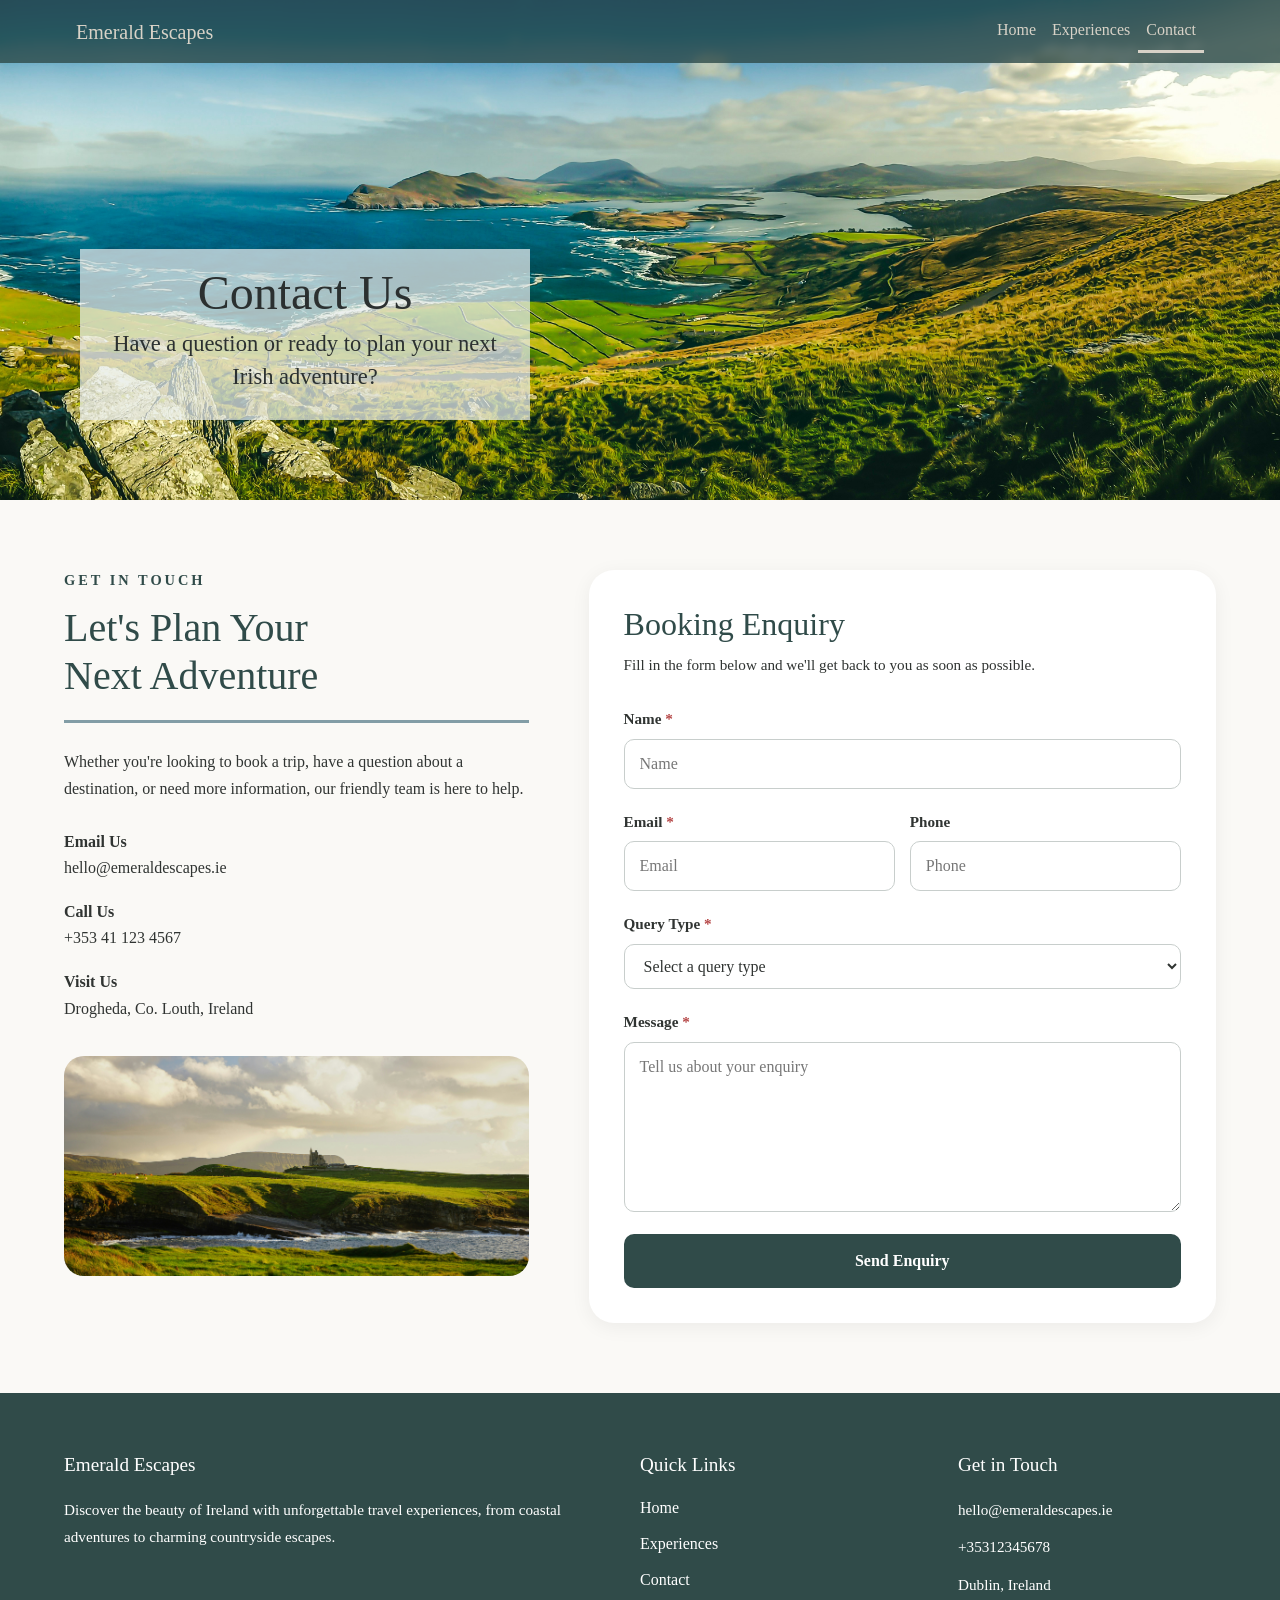
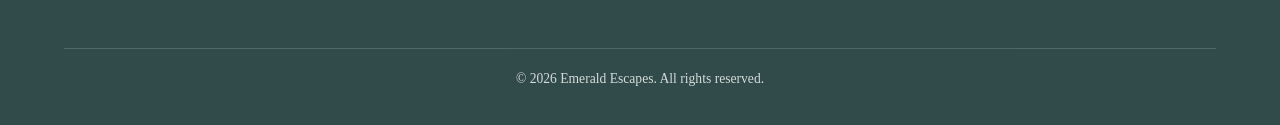
==== contact.html @ eb847b13 "add experiences filtering" ====
<!doctype html>
<html lang="en">
  <head>
    <meta charset="UTF-8" />
    <meta name="viewport" content="width=device-width, initial-scale=1.0" />
    <link
      href="https://cdn.jsdelivr.net/npm/bootstrap@5.3.8/dist/css/bootstrap.min.css"
      rel="stylesheet"
    />
    <link rel="stylesheet" href="./assets/css/style.css" />

    <title>Emerald Escapes</title>
  </head>
  <body>
    <!-- Header section -->
    <header>
      <nav class="navbar navbar-expand-sm">
        <div class="container-fluid">
          <!-- Logo linked to home-->
          <a class="navbar-brand" href="index.html" aria-label="Go to home page"
            >Emerald Escapes</a
          >

          <button
            class="navbar-toggler"
            type="button"
            data-bs-toggle="collapse"
            data-bs-target="#navbarNav"
            aria-controls="navbarNav"
            aria-expanded="false"
            aria-label="Toggle navigation"
          >
            <span class="navbar-toggler-icon"></span>
          </button>
          <!-- Navigation bar with links to sections -->
          <div class="collapse navbar-collapse" id="navbarNav">
            <ul class="navbar-nav ms-auto">
              <li class="nav-item">
                <a class="nav-link" href="index.html"> Home </a>
              </li>
              <li class="nav-item">
                <a class="nav-link" href="experiences.html"> Experiences </a>
              </li>
              <li class="nav-item">
                <a
                  class="nav-link active"
                  aria-current="page"
                  href="contact.html"
                >
                  Contact
                </a>
              </li>
            </ul>
          </div>
        </div>
      </nav>

      <!-- Hero image section -->
      <section class="hero-section" id="hero-section">
        <div class="hero-image-contact">
          <div class="hero-div">
            <h2>Contact Us</h2>
            <p>Have a question or ready to plan your next Irish adventure?</p>
          </div>
        </div>
      </section>
    </header>
    <main>
      <section class="contact-section">
        <div class="contact-container">
          <!-- contact information -->
          <div class="contact-info">
            <p class="section-label">Get in Touch</p>
            <h1>Let's Plan Your<br />Next Adventure</h1>
            <div class="heading-divider"></div>
            <p class="contact-intro">
              Whether you're looking to book a trip, have a question about a
              destination, or need more information, our friendly team is here
              to help.
            </p>
            <div class="contact-details">
              <div class="contact-detail">
                <h3>Email Us</h3>
                <a href="mailto:hello@emeraldescapes.ie">
                  hello@emeraldescapes.ie
                </a>
              </div>
              <div class="contact-detail">
                <h3>Call Us</h3>
                <a href="tel:+353411234567"> +353 41 123 4567 </a>
              </div>
              <div class="contact-detail">
                <h3>Visit Us</h3>
                <p>Drogheda, Co. Louth, Ireland</p>
              </div>
            </div>
            <div class="contact-image">
              <img src="./assets/images/ainars-djatlevskis.jpg" alt="" />
            </div>
          </div>
          <!-- right column for form -->
          <div class="contact-form-container">
            <h2>Booking Enquiry</h2>
            <p>
              Fill in the form below and we'll get back to you as soon as
              possible.
            </p>

            <form id="contact-form">
              <!-- Name -->
              <div class="form-group">
                <label for="name">Name <span class="required">*</span></label>
                <input
                  type="text"
                  id="name"
                  name="name"
                  placeholder="Name"
                  autocomplete="name"
                  required
                />
                <span class="error-message" id="name-error"></span>
              </div>

              <!-- Email and Phone -->
              <div class="form-row">
                <div class="form-group">
                  <label for="email"
                    >Email <span class="required">*</span></label
                  >
                  <input
                    type="email"
                    name="email"
                    id="email"
                    placeholder="Email"
                    autocomplete="email"
                    required
                  />
                  <span class="error-message" id="email-error"></span>
                </div>

                <div class="form-group">
                  <label for="phone">Phone</label>
                  <input
                    type="phone"
                    name="phone"
                    id="phone"
                    placeholder="Phone"
                  />
                </div>
              </div>

              <div class="form-group">
                <label for="query-type">
                  Query Type <span class="required">*</span>
                </label>
                <select id="query-type" name="queryType" required>
                  <option value="">Select a query type</option>
                  <option value="booking">Booking</option>
                  <option value="payment">Payment</option>
                  <option value="general">General Information</option>
                  <option value="other">Other</option>
                </select>
                <span class="error-message" id="query-type-error"></span>
              </div>
              <!-- Message -->
              <div class="form-group">
                <label for="message">
                  Message <span class="required">*</span>
                </label>
                <textarea
                  id="message"
                  name="message"
                  rows="6"
                  minlength="20"
                  maxlength="500"
                  placeholder="Tell us about your enquiry"
                  required
                ></textarea>
                <span class="error-message" id="message-error"></span>
              </div>
              
              <div id="form-feedback" role="status" aria-live="polite"></div>
              <!-- Submit -->
              <button type="submit" class="submit-btn">Send Enquiry</button>
            </form>
          </div>
        </div>
      </section>
    </main>

    <footer class="site-footer">
      <div class="footer-container">
        <!-- company Info -->
        <div class="footer-section">
          <h3>Emerald Escapes</h3>
          <p>
            Discover the beauty of Ireland with unforgettable travel
            experiences, from coastal adventures to charming countryside
            escapes.
          </p>
        </div>

        <!-- Links Section -->
        <div class="footer-section">
          <h3>Quick Links</h3>
          <ul class="footer-links">
            <li><a href="index.html">Home</a></li>
            <li><a href="experiences.html">Experiences</a></li>
            <li><a href="contact.html">Contact</a></li>
          </ul>
        </div>

        <!-- Contact Info -->
        <div class="footer-section">
          <h3>Get in Touch</h3>
          <p>
            <a href="mailto:hello@emeraldescapes.ie">hello@emeraldescapes.ie</a>
          </p>
          <p>
            <a href="tel:+35312345678">+35312345678</a>
          </p>
          <p>Dublin, Ireland</p>
        </div>
      </div>
      <div class="footer-bottom">
        <p>&copy; 2026 Emerald Escapes. All rights reserved.</p>
      </div>
    </footer>
    <script src="https://cdn.jsdelivr.net/npm/bootstrap@5.3.8/dist/js/bootstrap.bundle.min.js"></script>
    <script src="./assets/js/script.js"></script>
  </body>
</html>
---- assets/css/style.css ----
:root {
  color-scheme: light;

  /* Primary Colours */
  --color-primary: #304b49; /* Deep Teal */
  --color-secondary: #829da6; /* Dusty Blue */

  /* Background Colours */
  --color-background: #faf9f6; /* Ivory */
  --color-surface: #ffffff; /* White - Cards and Forms */
  --color-accent: #d8d2c7; /* Driftwood */

  /* Text Colours */
  --color-text: #303432; /* Graphite */
  --color-text-light: #ffffff; /* White */
  --color-heading: #304b49; /* Deep Teal */
}

body {
  font-family: "Playfair Display", serif;
  background-color: var(--color-background);
  color: #212529;
  min-height: 100vh;
  display: flex;
  flex-direction: column;
}

header {
  position: relative;
}

.navbar {
  position: absolute;
  top: 0;
  left: 0;
  width: 100%;
  z-index: 10;
  display: flex;
  justify-content: space-between;
  align-items: center;
  padding: 10px 5%;
  background-color: rgba(48, 75, 73, 0.8);
  backdrop-filter: blur(4px);
  color: var(--color-text-light);
}
.nav-link {
  color: var(--color-accent);
}
.nav-link:hover {
  color: var(--color-text-light);
}
.navbar-nav .nav-link.active {
  color: var(--color-accent);
  border-bottom: 3px solid var(--color-accent);
}

.navbar-brand {
  color: var(--color-accent);
}

.navbar-brand:hover {
  color: var(--color-text-light);
}

.hero-image-home {
  background-image: url("../images/mark-de-jong.jpg");
  height: 500px;
  width: 100%;
  background-size: cover;
  background-repeat: no-repeat;
  background-position: center center;
  display: flex;
  align-items: flex-end;
  background-attachment: fixed;
}

.hero-image-experiences {
  background-image: url("../images/magdalena-smolnicka.jpg");
  height: 500px;
  width: 100%;
  background-size: cover;
  background-repeat: no-repeat;
  background-position: center center;
  display: flex;
  align-items: flex-end;
}

.hero-image-contact {
  background-image: url("../images/k-mitch-hodge-.jpg");
  height: 500px;
  width: 100%;
  background-size: cover;
  background-repeat: no-repeat;
  background-position: center center;
  display: flex;
  align-items: flex-end;
}

.hero-div {
  position: absolute;
  max-width: 450px;
  margin: 80px;
  background-color: rgb(230 236 238 / 73%);
  color: #2b3030;
  text-align: center;
  padding: 10px;
}

.hero-div h2 {
  font-family: "Playfair Display";
  font-size: 3em;
  margin: 5px 0;
}

.hero-div p {
  font-size: 22.5px;
}

main {
  flex: 1;
}

/* Footer */
.site-footer {
  background-color: var(--color-primary);
  color: var(--color-text-light);
  padding: 60px 5% 20px;
}
.footer-container {
  display: grid;
  grid-template-columns: 2fr 1fr 1fr;
  gap: 60px;
  max-width: 1200px;
  margin: 0 auto;
}
.footer-section h3 {
  color: var(--color-text-light);
  font-size: 1.2rem;
  margin-bottom: 20px;
}
.footer-section p {
  line-height: 1.8;
  font-size: 0.95rem;
  margin-bottom: 10px;
}
.footer-links {
  list-style: none;
  padding: 0;
}
.footer-links li {
  margin-bottom: 12px;
}
.footer-section a {
  color: var(--color-text-light);
  text-decoration: none;
  transition: color 0.3s ease;
}

.footer-section a:hover {
  color: #d8d2c7;
}

.footer-bottom {
  max-width: 1200px;
  margin: 40px auto 0;
  padding-top: 20px;
  border-top: 1px solid rgba(255, 255, 255, 0.2);
  text-align: center;
  font-size: 0.85rem;
  opacity: 0.8;
}

/* Contact Page */
.contact-section {
  padding: 70px 5%;
  background-color: var(--color-background);
}

.contact-container {
  max-width: 1200px;
  margin: 0 auto;
  display: flex;
  gap: 60px;
  align-items: flex-start;
}
.contact-info {
  flex: 1;
  min-width: 0;
}
.contact-form-container {
  flex: 1.2;
  min-width: 0;
}

.section-label {
  color: var(--color-primary);
  text-transform: uppercase;
  letter-spacing: 3px;
  font-weight: 600;
  font-size: 0.9rem;
  margin-bottom: 12px;
}

.contact-info h1 {
  color: var(--color-primary);
  line-height: 1.2;
  margin-bottom: 20px;
}

.heading-divider {
  height: 3px;
  background-color: var(--color-secondary);
  margin-bottom: 25px;
}

.contact-intro {
  color: var(--color-text);
  line-height: 1.7;
  margin-bottom: 30px;
}

/* Contact Details */
.contact-details {
  display: flex;
  flex-direction: column;
  gap: 22px;
  margin-bottom: 35px;
}

.contact-detail h3 {
  font-size: 1rem;
  font-weight: 600;
  color: var(--color-text);
  margin-bottom: 5px;
}

.contact-detail p,
.contact-detail a {
  color: var(--color-text);
  text-decoration: none;
  margin-bottom: 0;
}

.contact-detail a:hover {
  color: var(--color-secondary);
}

.contact-image {
  width: 100%;
  height: 220px;
  border-radius: 20px;
  overflow: hidden;
}
.contact-image img {
  width: 100%;
  height: 100%;
  object-fit: cover;
  object-position: center;
  display: block;
}
/* Contact Form */
.contact-form-container {
  background-color: var(--color-surface);
  border-radius: 25px;
  padding: 35px;
  min-height: 600px;
  box-shadow: 0 4px 20px rgba(0, 0, 0, 0.06);
}

.contact-form-container h2 {
  color: var(--color-primary);
  font-size: 2rem;
  margin-bottom: 10px;
}

.contact-form-container > p {
  color: var(--color-text);
  font-size: 0.95rem;
  line-height: 1.6;
  margin-bottom: 30px;
}

#contact-form {
  display: flex;
  flex-direction: column;
  gap: 22px;
}

.form-group {
  display: flex;
  flex-direction: column;
  flex: 1;
  min-width: 0;
}

.form-row {
  display: flex;
  gap: 15px;
}

.form-group label {
  font-weight: 600;
  color: var(--color-text);
  margin-bottom: 8px;
  font-size: 0.95rem;
}

.required {
  color: #b44343;
}

/* Input fields */
.form-group input,
.form-group select,
.form-group textarea {
  width: 100%;
  padding: 12px 15px;
  font-family: inherit;
  font-size: 1rem;
  color: var(--color-text);
  background-color: var(--color-surface);
  border: 1px solid #c8cecc;
  border-radius: 10px;
  transition:
    border-color 0.3s ease,
    box-shadow 0.3s ease;
}

/* Placeholder text */
.form-group input::placeholder,
.form-group textarea::placeholder {
  color: #777;
}
/* Focus effect */
.form-group input:focus,
.form-group select:focus,
.form-group textarea:focus {
  outline: none;
  border-color: var(--color-primary);
  box-shadow: 0 0 0 3px rgba(48, 75, 73, 0.12);
}

.submit-btn {
  width: 100%;
  padding: 15px 25px;
  background-color: var(--color-primary);
  color: var(--color-text-light);
  border: none;
  border-radius: 10px;
  font-size: 1rem;
  font-weight: 600;
}

.submit-btn:hover {
  background-color: #426b67;
}

/* Validation */

.error-message {
  color: #b44343;
  font-size: 0.85rem;
  margin-top: 5px;
}

.error-message:empty {
  display: none;
}

.form-group .input-error {
  border-color: #b44343;
}

/* Form feedback */
#form-feedback {
  font-size: 0.95rem;
  border-radius: 8px;
}

#form-feedback:empty {
  display: none;
}

#form-feedback.success {
  background-color: #e5f1e8;
  color: #245b37;
  padding: 15px;
}

#form-feedback.error {
  background-color: #fbeaea;
  color: #a12f2f;
  padding: 15px;
}

/* Experiences Page */

.experiences-section {
  padding: 70px 5%;
  background-color: var(--color-background);
}
.experiences-heading {
  max-width: 700px;
  margin: 0 auto 45px;
  text-align: center;
}
.experiences-heading h2 {
  color: var(--color-primary);
  font-size: clamp(2rem, 4vw, 3rem);
  margin-bottom: 20px;
}
.experiences-heading > p {
  color: var(--color-text);
  line-height: 1.7;
}

.experiences-filters {
  display: flex;
  align-items: flex-end;
  gap: 20px;
  max-width: 1200px;
  margin: 0 auto 25px;
}
/* Individual filter groups */
.filter-group {
  display: flex;
  flex-direction: column;
  gap: 8px;
}

.search-group {
  flex: 2;
}

.category-group {
  flex: 1;
}

.filter-group label {
  color: var(--color-text);
  font-size: 0.95rem;
  font-weight: 600;
}
/* Search input and dropdown */
.filter-group input,
.filter-group select {
  width: 100%;
  padding: 12px 15px;
  font-family: inherit;
  font-size: 1rem;
  color: var(--color-text);
  background-color: var(--color-surface);
  border: 1px solid var(--color-border);
  border-radius: 10px;
}

.filter-group input:focus,
.filter-group select:focus {
  outline: none;
  border-color: var(--color-primary);
  box-shadow: 0 0 0 3px rgba(48, 75, 73, 0.12);
}

/* Cards Container */
.experiences-container {
  display: flex;
  flex-wrap: wrap;
  gap: 25px;
  max-width: 1200px;
  margin: 0 auto;
}

/* Individual Card */
.experience-card {
  min-width: 0;
  display: flex;
  flex: 0 1 280px;
  flex-direction: column;
  background-color: var(--color-surface);
  border-radius: 12px;
  overflow: hidden;
  box-shadow: 0 3px 12px rgba(0, 0, 0, 0.08);
  border: 2px solid transparent;
}

.experience-card:hover {
  box-shadow: 1px 2px 15px 2px #85958c;
}

.experience-image {
  width: 100%;
  height: 180px;
  object-fit: cover;
  display: block;
}

.experience-content {
  display: flex;
  flex-direction: column;
  flex: 1;
  padding: 20px;
}

.experience-content h3 {
  font-size: 1.2rem;
  color: var(--color-primary);
  margin-bottom: 10px;
}

.experience-location {
  color: var(--color-text);
  font-size: 0.9rem;
  margin-bottom: 20px;
}

.experience-details {
  display: flex;
  justify-content: space-between;
  gap: 10px;
  margin-top: auto;
  margin-bottom: 20px;
  font-size: 0.9rem;
}

.experience-details span:last-child {
  font-weight: 600;
  color: var(--color-primary);
}

.experience-btn {
  width: 100%;
  padding: 12px;
  background-color: var(--color-primary);
  color: var(--color-text-light);
  border: none;
  border-radius: 8px;
  font-size: 0.95rem;
  font-weight: 600;
  cursor: pointer;
  transition: background-color 0.3s ease;
}
.experience-btn:hover {
  background-color: #426b67;
}

/* Media Queries */

@media (max-width: 900px) {
  .footer-container {
    grid-template-columns: repeat(2, 1fr);
    gap: 40px;
  }
  /* Contact Page */
  .contact-container {
    flex-direction: column;
    gap: 40px;
  }
  .contact-info,
  .contact-form-container {
    width: 100%;
  }
  .contact-container {
    width: 100%;
  }
}

/* Mobile */
@media (max-width: 600px) {
  .footer-container {
    grid-template-columns: 1fr;
    gap: 30px;
  }

  .site-footer {
    padding: 40px 6% 20px;
  }

  .footer-bottom {
    margin-top: 30px;
  }

  /* Contact form */
  .contact-container {
    padding: 25px 20px;
    border-radius: 15px;
  }

  .contact-form-container h2 {
    font-size: 1.7rem;
  }
  .form-row {
    flex-direction: column;
  }
}
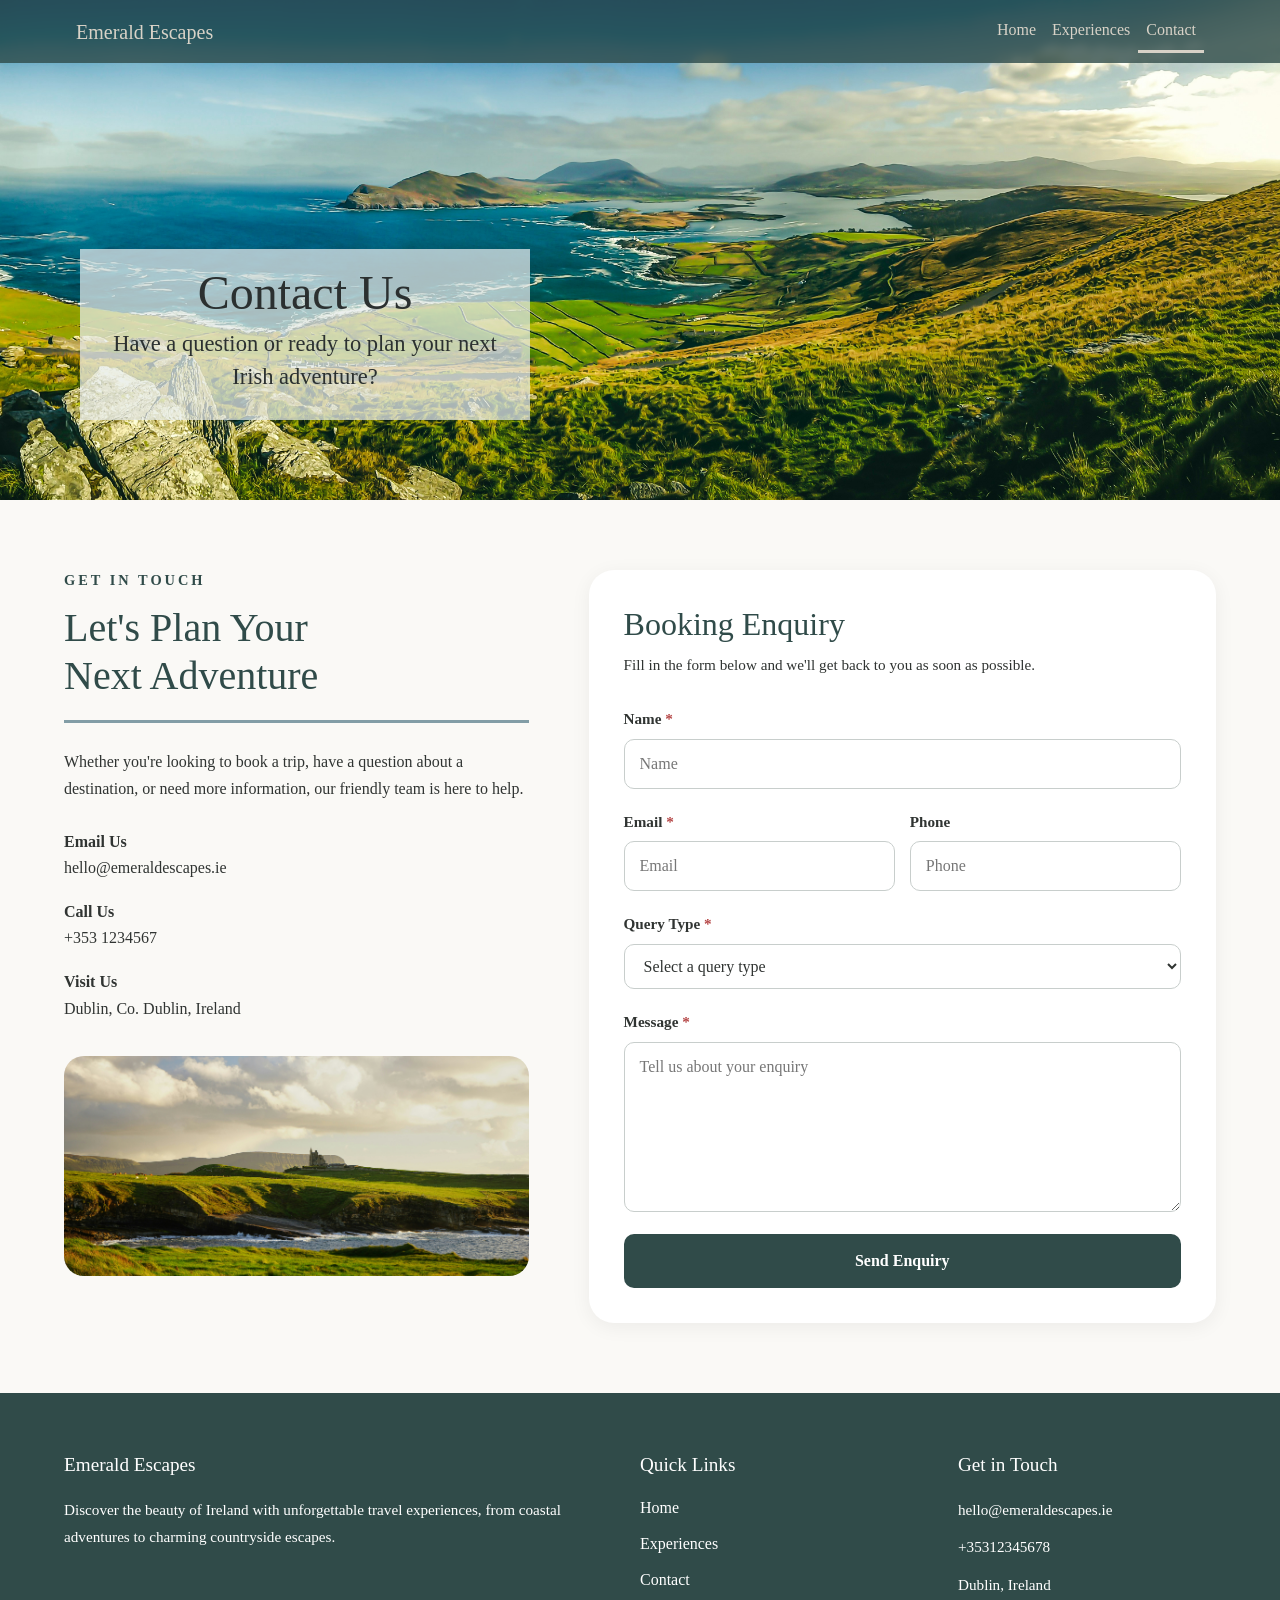
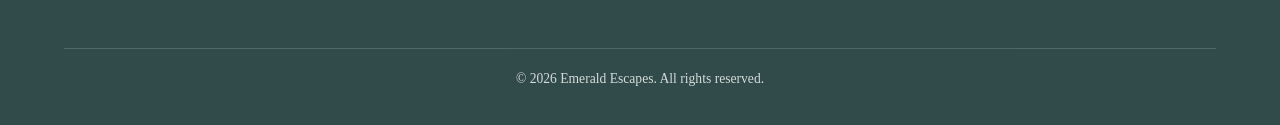
==== commit bd823391: "add modal to experiences" ====
--- a/contact.html
+++ b/contact.html
@@ -87,15 +87,15 @@
               </div>
               <div class="contact-detail">
                 <h3>Call Us</h3>
-                <a href="tel:+353411234567"> +353 41 123 4567 </a>
+                <a href="tel:+353411234567"> +353 1234567 </a>
               </div>
               <div class="contact-detail">
                 <h3>Visit Us</h3>
-                <p>Drogheda, Co. Louth, Ireland</p>
+                <p>Dublin, Co. Dublin, Ireland</p>
               </div>
             </div>
             <div class="contact-image">
-              <img src="./assets/images/ainars-djatlevskis.jpg" alt="" />
+              <img src="./assets/images/ainars-djatlevskis.jpg" alt="Scenic landscape along the Irish coastline" />
             </div>
           </div>
           <!-- right column for form -->
@@ -118,7 +118,6 @@
                   autocomplete="name"
                   required
                 />
-                <span class="error-message" id="name-error"></span>
               </div>
 
               <!-- Email and Phone -->
@@ -135,13 +134,12 @@
                     autocomplete="email"
                     required
                   />
-                  <span class="error-message" id="email-error"></span>
                 </div>
 
                 <div class="form-group">
                   <label for="phone">Phone</label>
                   <input
-                    type="phone"
+                    type="tel"
                     name="phone"
                     id="phone"
                     placeholder="Phone"
@@ -160,7 +158,6 @@
                   <option value="general">General Information</option>
                   <option value="other">Other</option>
                 </select>
-                <span class="error-message" id="query-type-error"></span>
               </div>
               <!-- Message -->
               <div class="form-group">
@@ -176,9 +173,8 @@
                   placeholder="Tell us about your enquiry"
                   required
                 ></textarea>
-                <span class="error-message" id="message-error"></span>
-              </div>
-              
+              </div>
+
               <div id="form-feedback" role="status" aria-live="polite"></div>
               <!-- Submit -->
               <button type="submit" class="submit-btn">Send Enquiry</button>
@@ -227,6 +223,6 @@
       </div>
     </footer>
     <script src="https://cdn.jsdelivr.net/npm/bootstrap@5.3.8/dist/js/bootstrap.bundle.min.js"></script>
-    <script src="./assets/js/script.js"></script>
+    <script src="./assets/js/contact.js"></script>
   </body>
 </html>
--- a/assets/css/style.css
+++ b/assets/css/style.css
@@ -2,18 +2,19 @@
   color-scheme: light;
 
   /* Primary Colours */
-  --color-primary: #304b49; /* Deep Teal */
-  --color-secondary: #829da6; /* Dusty Blue */
+  --color-primary: #304b49;
+  --color-secondary: #829da6;
 
   /* Background Colours */
-  --color-background: #faf9f6; /* Ivory */
-  --color-surface: #ffffff; /* White - Cards and Forms */
-  --color-accent: #d8d2c7; /* Driftwood */
-
+  --color-background: #faf9f6;
+  --color-surface: #ffffff;
+  --color-accent: #d8d2c7;
+
+  /* Borders */
+  --color-border: #c8cecc;
   /* Text Colours */
-  --color-text: #303432; /* Graphite */
-  --color-text-light: #ffffff; /* White */
-  --color-heading: #304b49; /* Deep Teal */
+  --color-text: #303432;
+  --color-text-light: #ffffff;
 }
 
 body {
@@ -107,7 +108,6 @@
 }
 
 .hero-div h2 {
-  font-family: "Playfair Display";
   font-size: 3em;
   margin: 5px 0;
 }
@@ -170,6 +170,88 @@
   opacity: 0.8;
 }
 
+/* Home Page */
+.home-intro {
+  background-color: var(--color-accent);
+  padding: 50px 20px 30px;
+  text-align: center;
+}
+
+.home-intro h2,
+.home-section-heading h2 {
+  color: var(--color-primary);
+  margin-bottom: 25px;
+}
+
+.home-intro h2::after {
+  content: "";
+  display: block;
+  width: 160px;
+  height: 2px;
+  background-color: var(--color-primary);
+  margin: 20px auto;
+}
+.home-intro p {
+  line-height: 1.7;
+  margin-bottom: 12px;
+}
+
+.home-experiences {
+  padding: 70px;
+  background-color: var(--color-background);
+  text-align: center;
+}
+
+.home-section-heading {
+  max-width: 700px;
+  margin: 0 auto 40px;
+}
+
+.home-categories {
+  display: flex;
+  justify-content: center;
+  flex-wrap: wrap;
+  gap: 25px;
+}
+
+.home-category {
+  flex: 1 1 250px;
+  max-width: 350px;
+  text-align: left;
+}
+
+.home-category img {
+  width: 100%;
+  height: 220px;
+  object-fit: cover;
+  border-radius: 12px;
+  margin-bottom: 20px;
+}
+
+.home-category h3 {
+  color: var(--color-heading);
+  margin-bottom: 10px;
+}
+
+.home-category p {
+  line-height: 1.6;
+}
+
+.home-cta {
+  display: inline-block;
+  margin-top: 40px;
+  padding: 12px 30px;
+  background-color: var(--color-primary);
+  color: var(--color-text-light);
+  text-decoration: none;
+  border-radius: 8px;
+}
+
+.home-cta:hover {
+  background-color: var(--color-secondary);
+  color: var(--color-text-light);
+}
+
 /* Contact Page */
 .contact-section {
   padding: 70px 5%;
@@ -355,22 +437,6 @@
   background-color: #426b67;
 }
 
-/* Validation */
-
-.error-message {
-  color: #b44343;
-  font-size: 0.85rem;
-  margin-top: 5px;
-}
-
-.error-message:empty {
-  display: none;
-}
-
-.form-group .input-error {
-  border-color: #b44343;
-}
-
 /* Form feedback */
 #form-feedback {
   font-size: 0.95rem;
@@ -381,15 +447,9 @@
   display: none;
 }
 
-#form-feedback.success {
+#form-feedback.form-success {
   background-color: #e5f1e8;
   color: #245b37;
-  padding: 15px;
-}
-
-#form-feedback.error {
-  background-color: #fbeaea;
-  color: #a12f2f;
   padding: 15px;
 }
 
@@ -432,7 +492,8 @@
   flex: 2;
 }
 
-.category-group {
+.category-group,
+.price-group {
   flex: 1;
 }
 
@@ -508,9 +569,10 @@
 }
 
 .experience-location {
-  color: var(--color-text);
+  color: var(--color-primary);
   font-size: 0.9rem;
-  margin-bottom: 20px;
+  font-weight: 500;
+  margin-bottom: 10px;
 }
 
 .experience-details {
@@ -525,6 +587,13 @@
 .experience-details span:last-child {
   font-weight: 600;
   color: var(--color-primary);
+}
+
+.experience-description {
+  font-size: 0.85rem;
+  line-height: 1.5;
+  color: #666;
+  margin-bottom: 20px;
 }
 
 .experience-btn {
@@ -543,6 +612,61 @@
   background-color: #426b67;
 }
 
+/* Experience modal */
+#experienceModal .modal-content {
+  border: none;
+  border-radius: 15px;
+  overflow: hidden;
+}
+#experienceModal .modal-header {
+  border-bottom: 1px solid var(--color-border);
+}
+#experienceModal .modal-title {
+  color: var(--color-primary);
+  font-size: 1.6rem;
+}
+#experienceModal .modal-body {
+  padding: 25px;
+}
+.modal-experience-image {
+  width: 100%;
+  height: 280px;
+  object-fit: cover;
+  border-radius: 10px;
+  margin-bottom: 20px;
+}
+#modal-location {
+  color: var(--color-primary);
+  font-weight: 600;
+  margin-bottom: 15px;
+}
+#modal-description {
+  line-height: 1.7;
+  margin-bottom: 25px;
+}
+.modal-experience-details {
+  display: flex;
+  justify-content: space-between;
+  gap: 20px;
+}
+.modal-experience-details p {
+  margin-bottom: 0;
+}
+#experienceModal .modal-footer {
+  border-top: 1px solid var(--color-border);
+  padding: 20px 25px;
+}
+.modal-link {
+  display: inline-block;
+  width: auto;
+  padding: 12px 25px;
+  text-decoration: none;
+  text-align: center;
+}
+.modal-link:hover {
+  color: white;
+}
+
 /* Media Queries */
 
 @media (max-width: 900px) {
@@ -559,13 +683,25 @@
   .contact-form-container {
     width: 100%;
   }
-  .contact-container {
-    width: 100%;
+}
+
+@media (max-width: 768px) {
+  .experiences-filters {
+    flex-direction: column;
+    align-items: stretch;
   }
 }
 
 /* Mobile */
 @media (max-width: 600px) {
+  .hero-div h2 {
+    font-size: 2rem;
+  }
+
+  .hero-div p {
+    font-size: 1rem;
+  }
+
   .footer-container {
     grid-template-columns: 1fr;
     gap: 30px;
